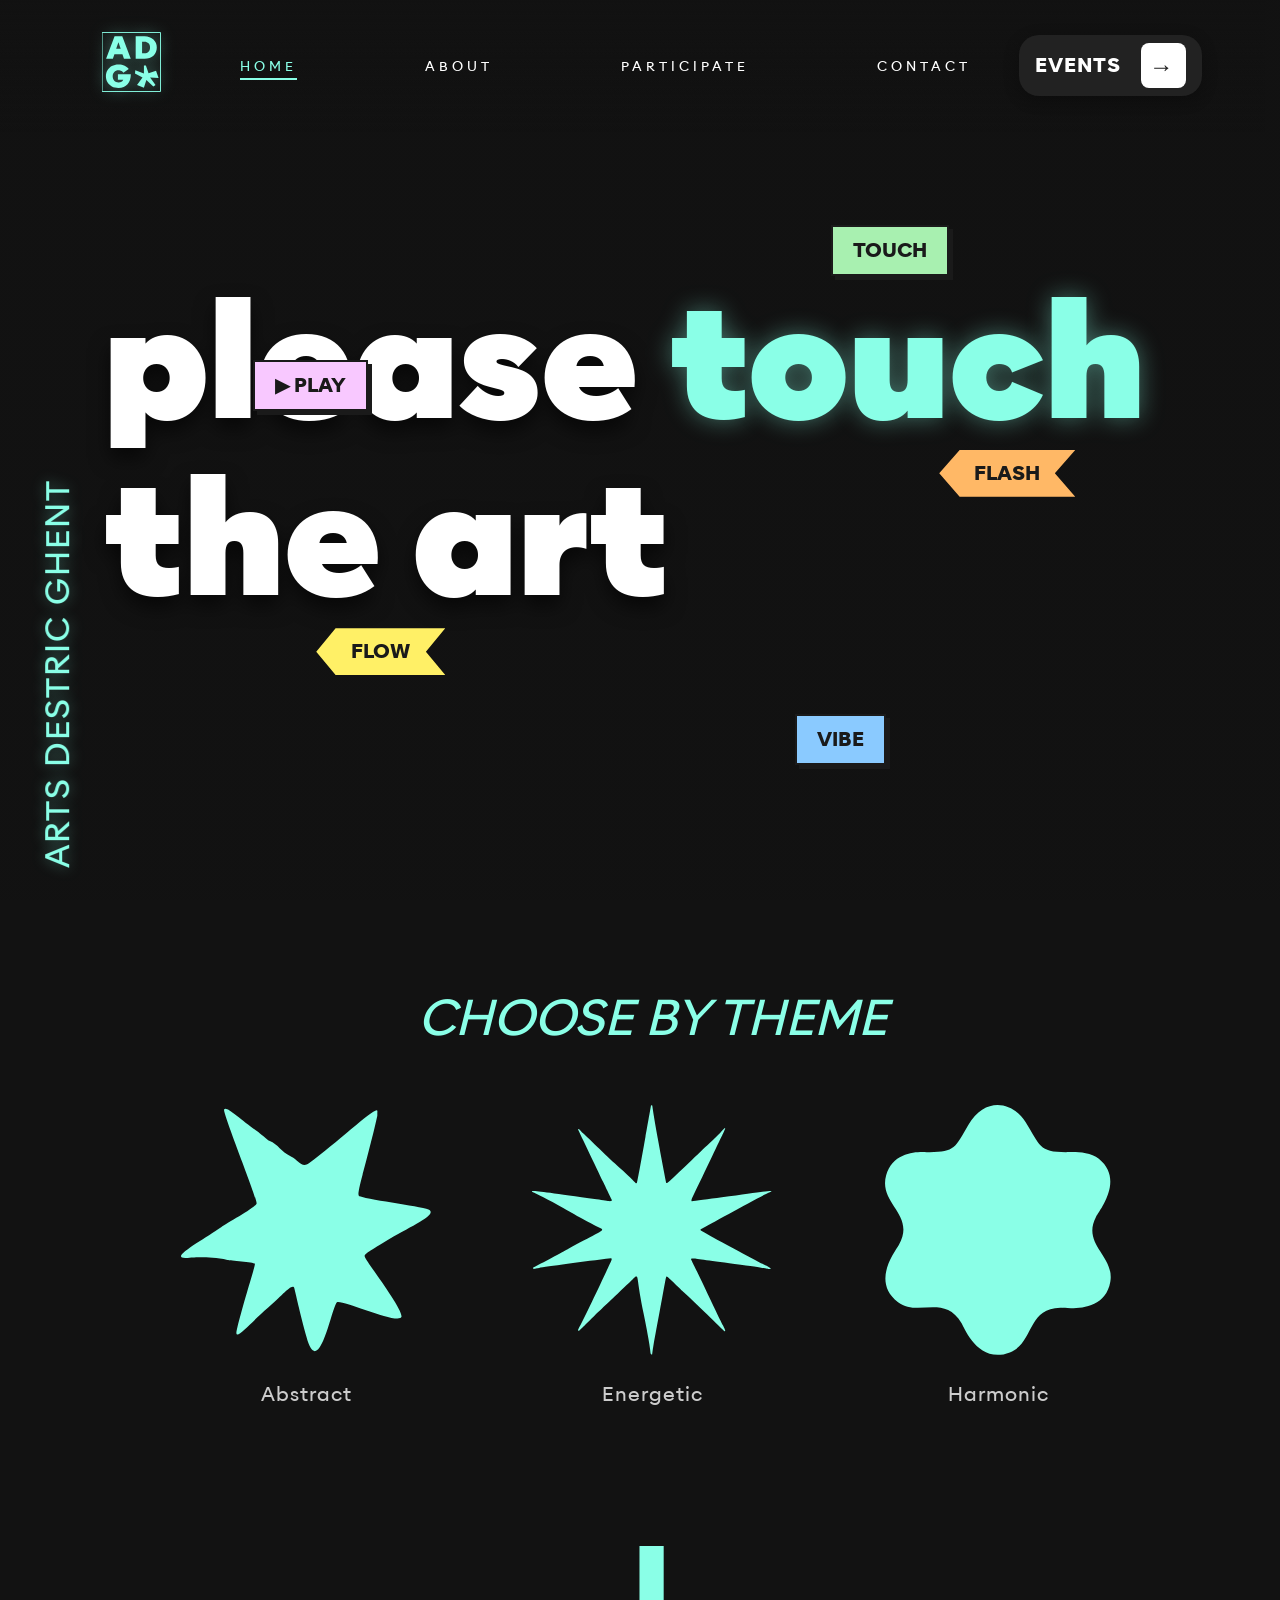
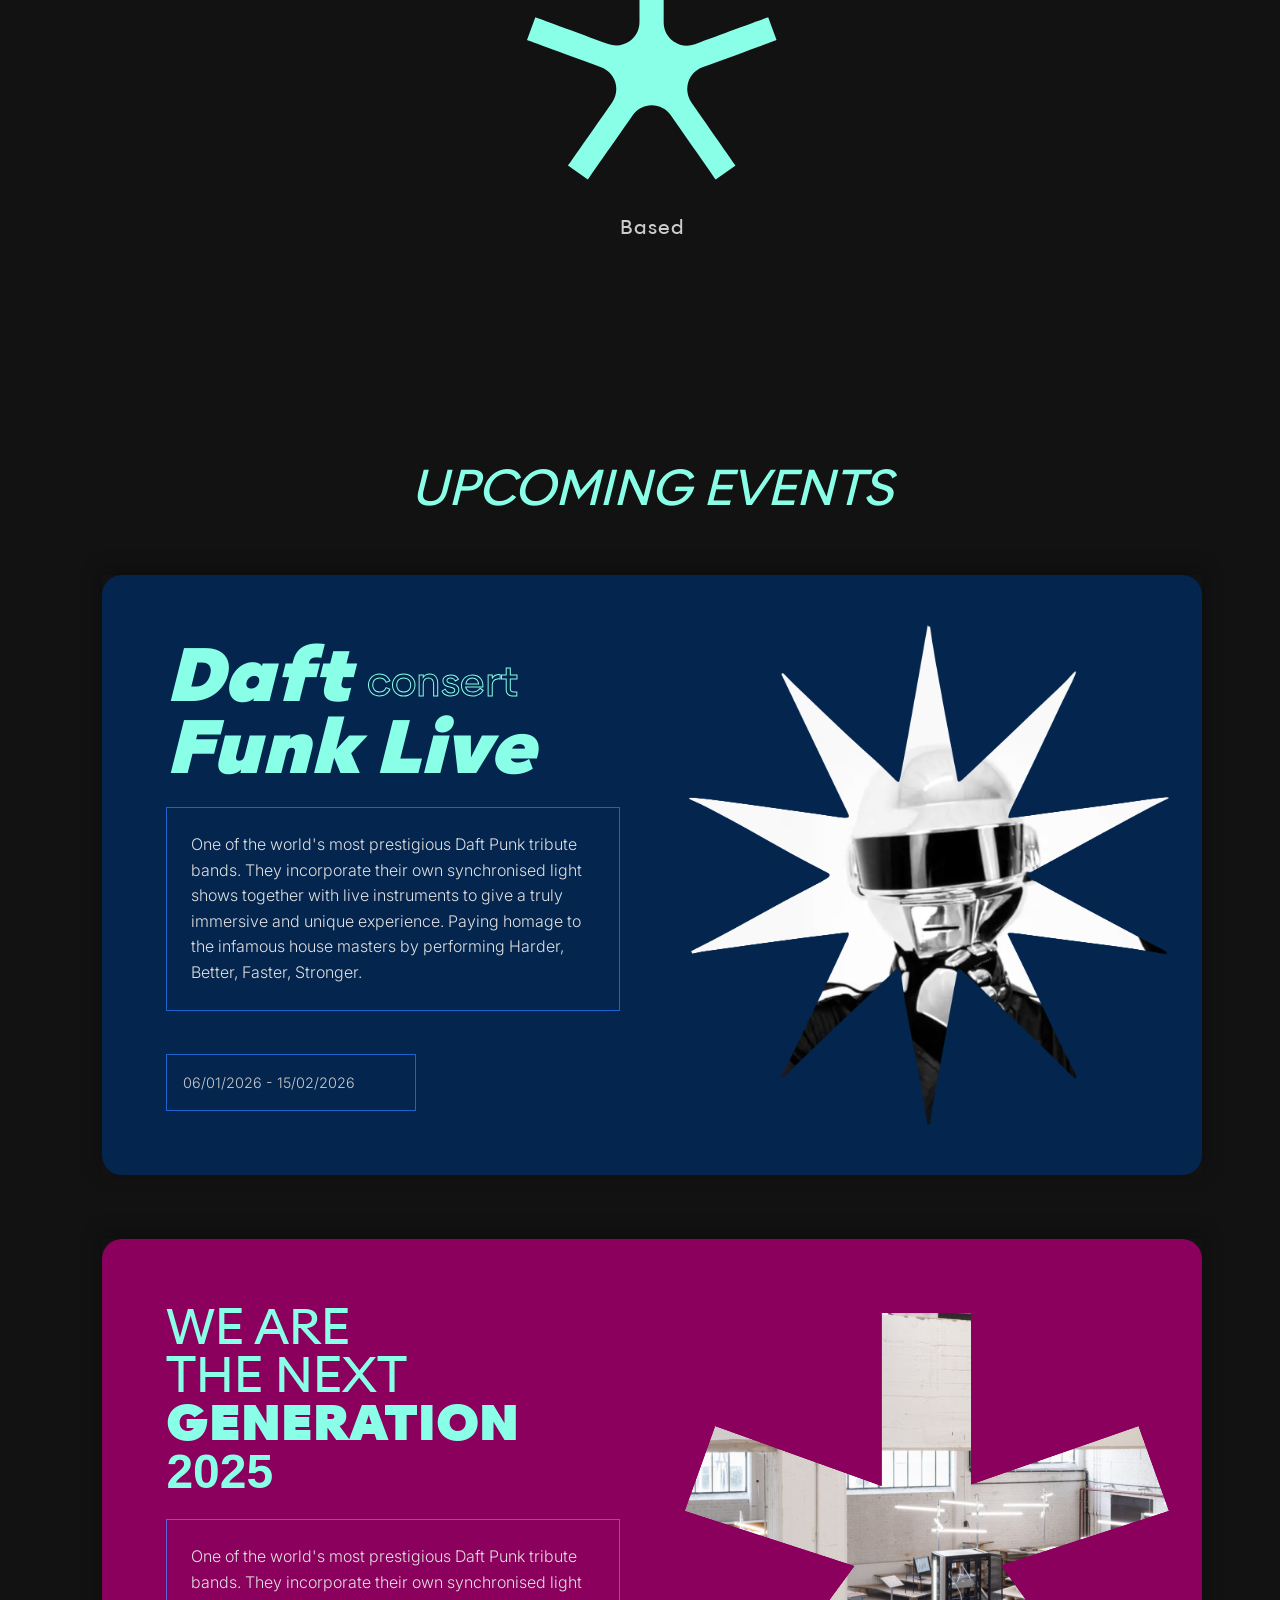
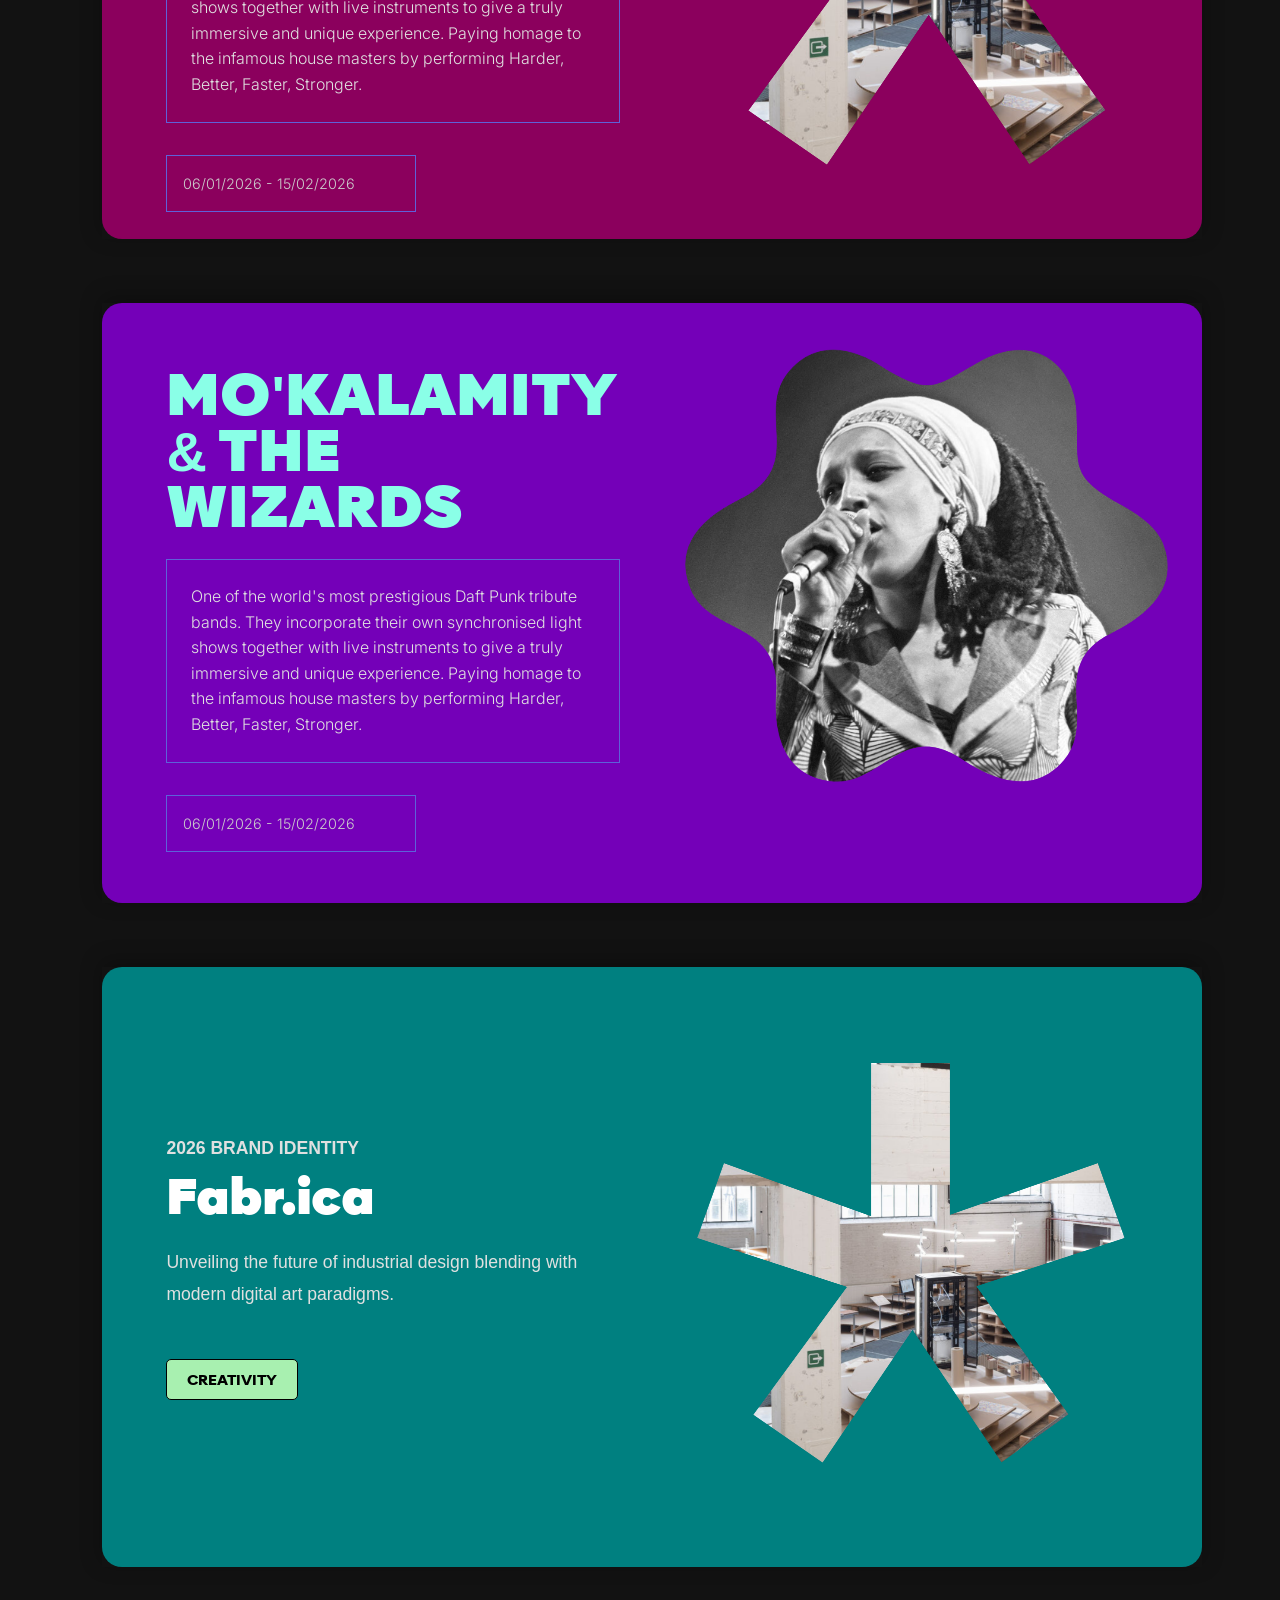
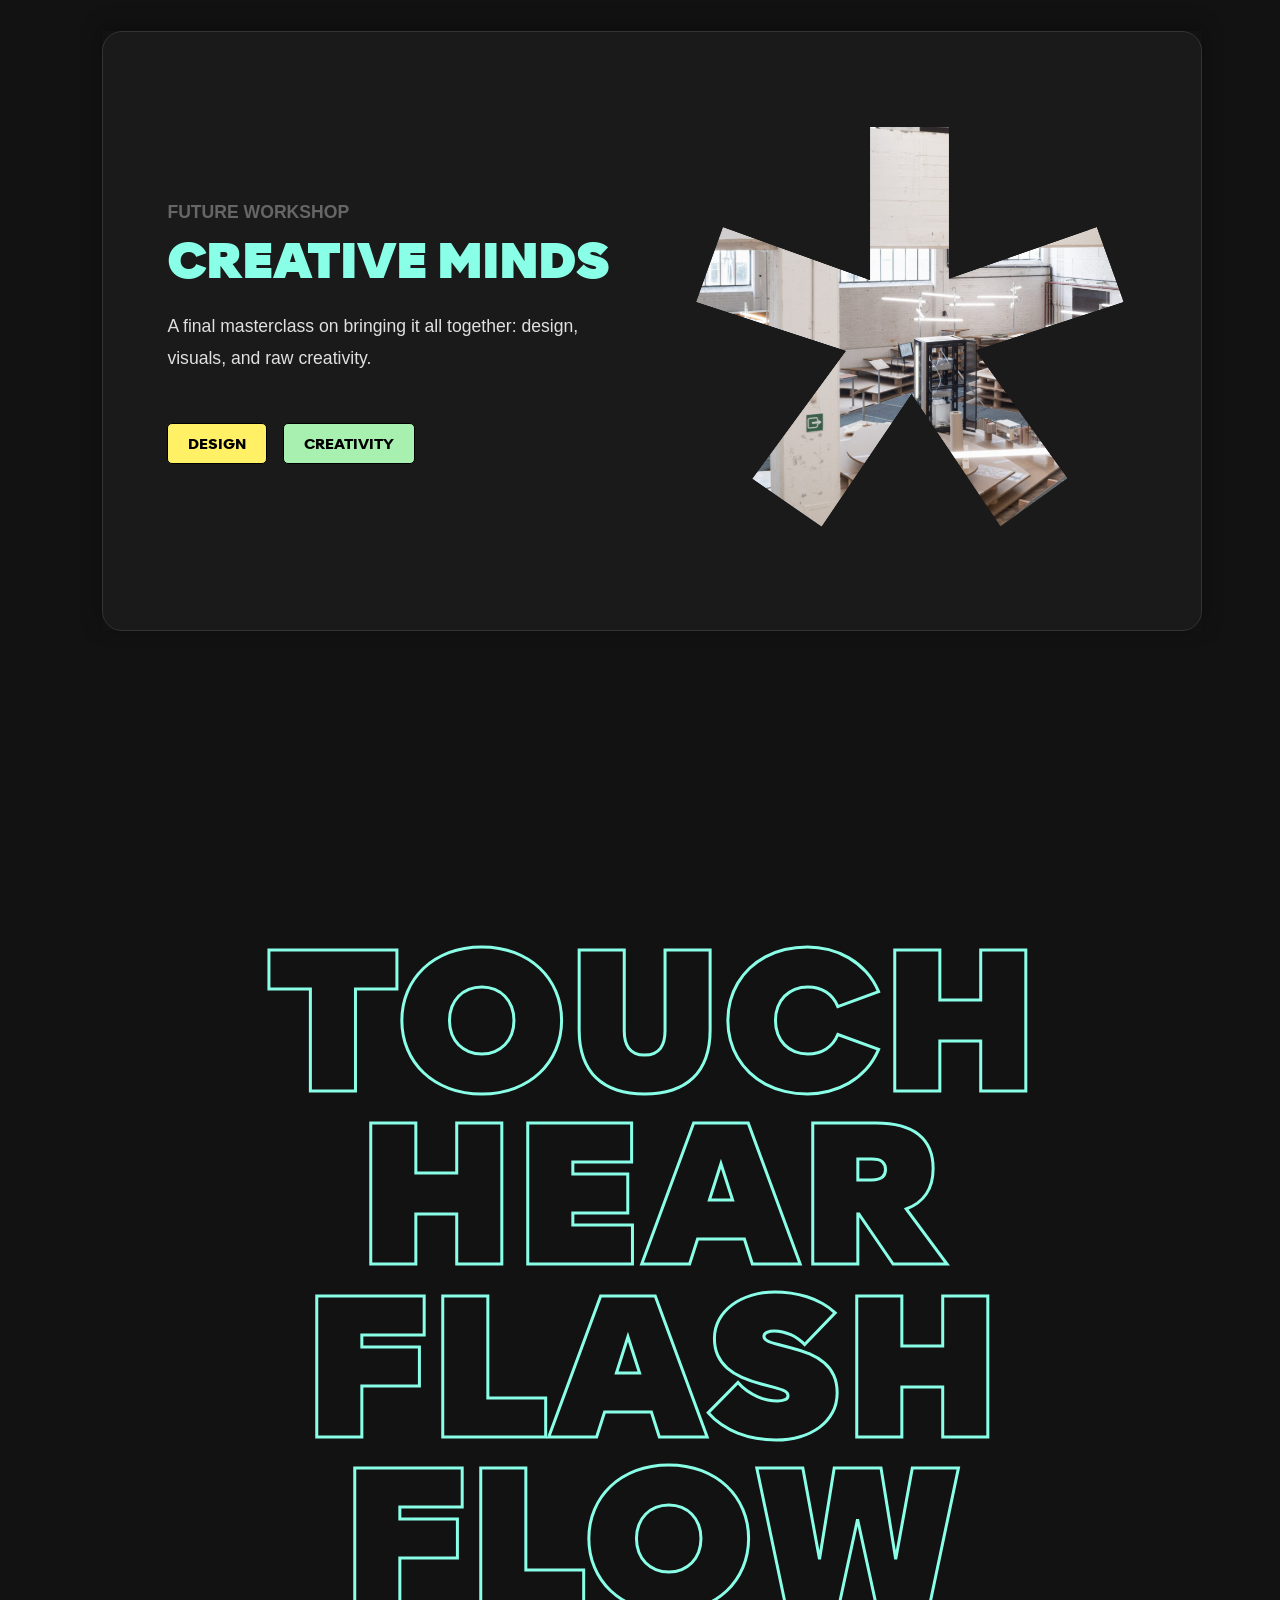
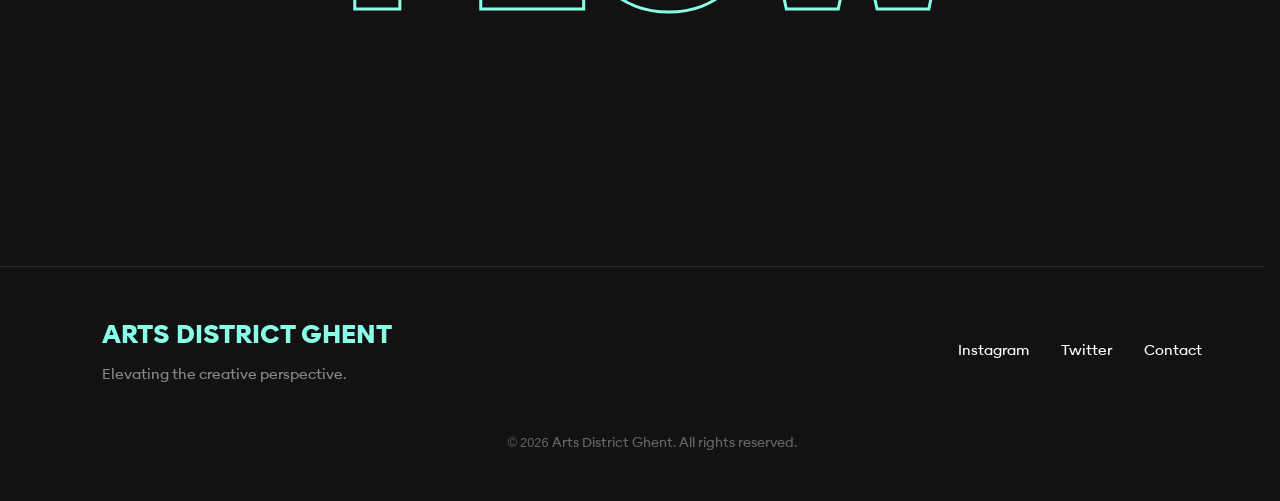
==== index.html @ 5f637ae7 "Initial commit: Arts District Ghent website" ====
<!DOCTYPE html>
<html lang="en">

<head>
    <meta charset="UTF-8">
    <meta name="viewport" content="width=device-width, initial-scale=1.0">
    <title>Arts Destrict Ghent</title>
    <link rel="icon" type="image/svg+xml" href="assets/asterisc_logo.svg">
    <link rel="stylesheet" href="style.css">
    <link href="https://fonts.googleapis.com/css2?family=Inter:wght@300;400;700;900&display=swap" rel="stylesheet">
</head>

<body>
    <div style="position: fixed; left: 2rem; bottom: 2rem; writing-mode: vertical-rl; transform: rotate(180deg); color: var(--primary-green); font-size: 2.5vw; font-weight: 300; text-transform: uppercase; z-index: 50; letter-spacing: 2px; text-shadow: 0 0 15px rgba(138, 255, 231, 0.4);">
        Arts Destric Ghent
    </div>
    <header>
        <div class="logo">
            <a href="index.html">
                <img src="assets/logo_menu.svg" alt="Arts Destrict Ghent Logo">
            </a>
        </div>
        <nav id="main-nav" style="display: flex; align-items: center; gap: 3rem;">
            <ul>
                <li><a href="index.html" class="active">Home</a></li>
                <li><a href="about.html">About</a></li>
                <li><a href="participate.html">Participate</a></li>
                <li><a href="contact.html">Contact</a></li>
            </ul>
            <a href="events.html" class="ticket-btn" style="margin-top: 0;">
                <span class="btn-text">EVENTS</span>
                <span class="btn-arrow"><span
                        style="display: inline-block; transition: transform 0.3s ease;">&#8594;</span></span>
            </a>
        </nav>
        <!-- Mobile burger button -->
        <button class="burger-btn" id="burger-btn" aria-label="Menu">
            <img src="assets/asterisc_logo.svg" alt="Menu">
        </button>
    </header>

    <!-- Mobile fullscreen menu overlay -->
    <div class="mobile-menu" id="mobile-menu">
        <button class="mobile-menu-close" id="mobile-menu-close">✕</button>
        <nav class="mobile-menu-nav">
            <a href="index.html">Home</a>
            <a href="about.html">About</a>
            <a href="participate.html">Participate</a>
            <a href="contact.html">Contact</a>
            <a href="events.html" class="mobile-menu-events">Events →</a>
        </nav>
    </div>

    <section class="hero" style="height: 100dvh;">
        <div class="hero-shapes">
            <div class="shape shape-pink" style="--rot: -10deg;">&#9654; PLAY</div>
            <div class="shape shape-green" style="--rot: 15deg;">TOUCH</div>
            <div class="shape shape-yellow shape-ribbon" style="--rot: -5deg;">FLOW</div>
            <div class="shape shape-blue" style="--rot: 20deg;">VIBE</div>
            <div class="shape shape-orange shape-ribbon" style="--rot: -15deg;">FLASH</div>
        </div>


        <div class="hero-content"
            style="position: relative; z-index: 2; width: 100%; box-sizing: border-box; text-align: left; animation: fadeIn 1.5s ease forwards; padding: 0 8vw;">
            <h1 style="font-size: 12vw; line-height: 1; margin-bottom: 0; font-weight: 900; text-transform: lowercase; color: #fff; letter-spacing: -3px; white-space: nowrap; display: flex; flex-direction: column; gap: 0.15em;">
                <div style="display: flex; align-items: center;">
                    please&nbsp;<span id="changing-word1" style="color: var(--primary-green); display: inline-block; transition: all 0.4s cubic-bezier(0.4, 0, 0.2, 1); text-shadow: 0 0 25px rgba(138, 255, 231, 0.4);">touch</span>
                </div>
                <div style="display: flex; align-items: center;">
                    <div id="word2-container" style="width: 0px; overflow: visible; transition: width 0.4s cubic-bezier(0.4, 0, 0.2, 1); display: flex; align-items: center;">
                        <span id="changing-word2" style="color: var(--primary-green); padding-right: 0.2em; display: inline-block; transition: all 0.4s cubic-bezier(0.4, 0, 0.2, 1); text-shadow: 0 0 25px rgba(138, 255, 231, 0.4); opacity: 0; transform: translateY(-20px);"></span>
                    </div>
                    <span style="color: #fff;">the art</span>
                </div>
            </h1>
        </div>
    </section>

    <section id="events" class="page-content" style="padding-top: 5rem; padding-bottom: 5rem; text-align: center;">
        <h2
            style="font-size: 3rem; color: var(--primary-green); margin-bottom: 3rem; text-transform: uppercase; font-weight: 400; font-style: italic;">
            Choose by Theme</h2>
        <div style="display: flex; justify-content: center; gap: 6rem; flex-wrap: wrap;">
            <div class="theme-card">
                <img src="assets/asterisk_1.svg" class="theme-icon icon-1" alt="Abstract">
                <p class="theme-title">Abstract</p>
            </div>
            <div class="theme-card">
                <img src="assets/asterisc_2.svg" class="theme-icon icon-2" alt="Energetic">
                <p class="theme-title">Energetic</p>
            </div>
            <div class="theme-card">
                <img src="assets/asterisc_3.svg" class="theme-icon icon-3" alt="Harmonic">
                <p class="theme-title">Harmonic</p>
            </div>
            <div class="theme-card">
                <img src="assets/asterisc_4.svg" class="theme-icon icon-4" alt="Based">
                <p class="theme-title">Based</p>
            </div>
        </div>
    </section>

    <section id="upcoming-events" class="page-content" style="padding-top: 0;">
        <h2 style="font-size: 3rem; color: var(--primary-green); margin-top: 6rem; margin-bottom: 3rem; text-transform: uppercase; font-weight: 400; font-style: italic; text-align: center;">Upcoming Events</h2>
        <div class="sticky-card" style="position: sticky; top: 15vh; margin-bottom: 4rem;">
            <div class="event-row"
                style="display: flex; gap: 4rem; align-items: stretch; justify-content: space-between; max-width: 1200px; height: 600px; margin-left: auto; margin-right: auto; background: #03254e; color: #ffffff; padding: 4rem; border-radius: 20px;">
            <!-- Left Side -->
            <div class="event-info"
                style="flex: 1; max-width: 500px; display: flex; flex-direction: column; justify-content: space-between;">
                <div>
                    <h3 style="font-size: 4.5rem; font-weight: 900; line-height: 1; color: var(--primary-green); margin-bottom: 1.5rem; font-style: italic;">
                        Daft <span style="font-size: 2.5rem; font-weight: 400; color: transparent; -webkit-text-stroke: 1px var(--primary-green); font-style: normal; vertical-align: middle;">consert</span><br>Funk Live
                    </h3>
                    <div style="border: 1px solid #1e62d0; padding: 1.5rem; margin-bottom: 2rem;">
                        <p style="font-size: 1rem; line-height: 1.6; color: #e0e0e0; margin: 0; font-weight: 300; font-family: 'Inter', sans-serif;">
                            One of the world's most prestigious Daft Punk tribute bands. They incorporate their own synchronised light shows together with live instruments to give a truly immersive and unique experience. Paying homage to the infamous house masters by performing Harder, Better, Faster, Stronger.
                        </p>
                    </div>
                </div>
                <div style="border: 1px solid #1e62d0; padding: 1rem; width: 100%; max-width: 250px;">
                    <p style="font-size: 0.9rem; margin: 0; font-weight: 300; font-family: 'Inter', sans-serif;">06/01/2026 - 15/02/2026</p>
                </div>
            </div>

            <!-- Right Side -->
            <div class="event-visual" style="flex: 1; position: relative;">
                <img src="assets/daf_asterisk.svg" style="position: absolute; right: -2rem; top: 50%; transform: translateY(-50%); max-height: 500px; width: auto; object-fit: contain;">
            </div>
            </div>
        </div>

        <!-- Card 2 -->
        <div class="sticky-card" style="position: sticky; top: 15vh; margin-bottom: 4rem;">
            <div class="event-row"
                style="display: flex; gap: 4rem; align-items: stretch; justify-content: space-between; max-width: 1200px; height: 600px; margin-left: auto; margin-right: auto; background: #8B005D; color: #ffffff; padding: 4rem; border-radius: 20px;">
            <div class="event-info"
                style="flex: 1; max-width: 500px; display: flex; flex-direction: column; justify-content: space-between;">
                <div>
                    <h3 style="font-size: 3rem; line-height: 1; color: var(--primary-green); margin-bottom: 1.5rem; text-transform: uppercase;">
                        <span style="font-weight: 300;">WE ARE</span><br><span style="font-weight: 300;">THE NEXT</span><br><span style="font-weight: 900;">GENERATION 2025</span>
                    </h3>
                    <div style="border: 1px solid #5e61d9; padding: 1.5rem; margin-bottom: 2rem;">
                        <p style="font-size: 1rem; line-height: 1.6; color: #e0e0e0; margin: 0; font-weight: 300; font-family: 'Inter', sans-serif;">
                            One of the world's most prestigious Daft Punk tribute bands. They incorporate their own synchronised light shows together with live instruments to give a truly immersive and unique experience. Paying homage to the infamous house masters by performing Harder, Better, Faster, Stronger.
                        </p>
                    </div>
                </div>
                <div style="border: 1px solid #5e61d9; padding: 1rem; width: 100%; max-width: 250px;">
                    <p style="font-size: 0.9rem; margin: 0; font-weight: 300; font-family: 'Inter', sans-serif;">06/01/2026 - 15/02/2026</p>
                </div>
            </div>

            <div class="event-visual" style="flex: 1; position: relative;">
                <img src="assets/event_image_1.svg" style="position: absolute; right: -2rem; top: 50%; transform: translateY(-50%); max-height: 500px; width: auto; object-fit: contain;">
            </div>
            </div>
        </div>

        <!-- Card 3 -->
        <div class="sticky-card" style="position: sticky; top: 15vh; margin-bottom: 4rem;">
            <div class="event-row"
                style="display: flex; gap: 4rem; align-items: stretch; justify-content: space-between; max-width: 1200px; height: 600px; margin-left: auto; margin-right: auto; background: #7400B8; color: #ffffff; padding: 4rem; border-radius: 20px;">
            <div class="event-info"
                style="flex: 1; max-width: 500px; display: flex; flex-direction: column; justify-content: space-between;">
                <div>
                    <h3 style="font-size: 3.5rem; font-weight: 900; line-height: 1; color: var(--primary-green); margin-bottom: 1.5rem; text-transform: uppercase;">
                        MO'KALAMITY<br>&amp; THE WIZARDS
                    </h3>
                    <div style="border: 1px solid #5e61d9; padding: 1.5rem; margin-bottom: 2rem;">
                        <p style="font-size: 1rem; line-height: 1.6; color: #e0e0e0; margin: 0; font-weight: 300; font-family: 'Inter', sans-serif;">
                            One of the world's most prestigious Daft Punk tribute bands. They incorporate their own synchronised light shows together with live instruments to give a truly immersive and unique experience. Paying homage to the infamous house masters by performing Harder, Better, Faster, Stronger.
                        </p>
                    </div>
                </div>
                <div style="border: 1px solid #5e61d9; padding: 1rem; width: 100%; max-width: 250px;">
                    <p style="font-size: 0.9rem; margin: 0; font-weight: 300; font-family: 'Inter', sans-serif;">06/01/2026 - 15/02/2026</p>
                </div>
            </div>

            <div class="event-visual" style="flex: 1; position: relative;">
                <img src="assets/jazze_asterisc.svg" style="position: absolute; right: -4rem; top: 50%; transform: translateY(-50%); max-height: 580px; width: auto; object-fit: contain;">
            </div>
            </div>
        </div>

        <!-- Card 4 -->
        <div class="sticky-card" style="position: sticky; top: 15vh; margin-bottom: 4rem;">
        <div class="event-row"
            style="display: flex; gap: 4rem; align-items: stretch; justify-content: space-between; max-width: 1200px; height: 600px; margin-left: auto; margin-right: auto; background: #008080; color: #ffffff; padding: 4rem; border-radius: 20px;">
            <div class="event-info" style="flex: 1; max-width: 500px; display: flex; flex-direction: column; justify-content: center;">
                <p style="color: #e0e0e0; margin-bottom: 0.5rem; font-size: 1.1rem; font-family: sans-serif; font-weight: bold;">2026 BRAND IDENTITY</p>
                <h3 style="font-size: 3rem; font-weight: 900; text-transform: none; margin-bottom: 1.5rem; line-height: 1.1; letter-spacing: -1px; color: #ffffff;">
                    Fabr.ica</h3>
                <p style="color: #e0e0e0; margin-bottom: 3rem; font-size: 1.1rem; line-height: 1.8; font-family: sans-serif;">
                    Unveiling the future of industrial design blending with modern digital art paradigms.
                </p>
                <div style="display: flex; gap: 1rem; flex-wrap: wrap;">
                    <span style="background: #a8f0b0; color: #000000; padding: 8px 20px; border-radius: 5px; font-weight: 700; border: 1px solid #000000; font-size: 0.9rem;">CREATIVITY</span>
                </div>
            </div>
            <div class="event-visual" style="flex: 1; display: flex; flex-direction: column; justify-content: center; gap: 1.5rem;">
                <div style="width: 100%; text-align: center;">
                    <img src="assets/event_image_1.svg" style="max-width: 100%; max-height: 400px; display: inline-block;">
                </div>
            </div>
        </div>
        </div>

        <!-- Card 5 -->
        <div class="sticky-card" style="position: sticky; top: 15vh; margin-bottom: 4rem;">
        <div class="event-row"
            style="display: flex; gap: 4rem; align-items: stretch; justify-content: space-between; max-width: 1200px; height: 600px; margin-left: auto; margin-right: auto; background: #1a1a1a; color: #ffffff; padding: 4rem; border-radius: 20px; border: 1px solid #333;">
            <div class="event-info" style="flex: 1; max-width: 500px; display: flex; flex-direction: column; justify-content: center;">
                <p style="color: #666; margin-bottom: 0.5rem; font-size: 1.1rem; font-family: sans-serif; font-weight: bold;">FUTURE WORKSHOP</p>
                <h3 style="font-size: 3rem; font-weight: 900; text-transform: uppercase; margin-bottom: 1.5rem; line-height: 1.1; letter-spacing: -1px; color: var(--primary-green);">
                    CREATIVE MINDS</h3>
                <p style="color: #e0e0e0; margin-bottom: 3rem; font-size: 1.1rem; line-height: 1.8; font-family: sans-serif;">
                    A final masterclass on bringing it all together: design, visuals, and raw creativity.
                </p>
                <div style="display: flex; gap: 1rem; flex-wrap: wrap;">
                    <span style="background: #fff066; color: #000000; padding: 8px 20px; border-radius: 5px; font-weight: 700; border: 1px solid #000000; font-size: 0.9rem;">DESIGN</span>
                    <span style="background: #a8f0b0; color: #000000; padding: 8px 20px; border-radius: 5px; font-weight: 700; border: 1px solid #000000; font-size: 0.9rem;">CREATIVITY</span>
                </div>
            </div>
            <div class="event-visual" style="flex: 1; display: flex; flex-direction: column; justify-content: center; gap: 1.5rem;">
                <div style="width: 100%; text-align: center;">
                    <img src="assets/event_image_1.svg" style="max-width: 100%; max-height: 400px; display: inline-block;">
                </div>
            </div>
        </div>
        </div>
    </section>

    <section id="footer-text" class="outline-text-section">
        <h1 class="outline-text" style="--delay: 0s;">TOUCH</h1>
        <h1 class="outline-text" style="--delay: 0.4s;">HEAR</h1>
        <h1 class="outline-text" style="--delay: 0.8s;">FLASH</h1>
        <h1 class="outline-text" style="--delay: 1.2s;">FLOW</h1>
    </section>

    <footer style="padding: 3rem 5% 3rem 8vw; text-align: center; border-top: 1px solid rgba(255,255,255,0.1); margin-top: 5rem;">
        <div style="display: flex; justify-content: space-between; align-items: center; max-width: 1200px; margin: 0 auto; flex-wrap: wrap; gap: 2rem;">
            <div style="text-align: left;">
                <h4 style="font-size: 1.5rem; font-weight: 700; color: var(--primary-green); margin-bottom: 0.5rem;">ARTS DISTRICT GHENT</h4>
                <p style="color: #888; font-size: 0.9rem;">Elevating the creative perspective.</p>
            </div>
            <div style="display: flex; gap: 2rem;">
                <a href="#" style="color: #fff; text-decoration: none; font-size: 0.9rem;">Instagram</a>
                <a href="#" style="color: #fff; text-decoration: none; font-size: 0.9rem;">Twitter</a>
                <a href="#" style="color: #fff; text-decoration: none; font-size: 0.9rem;">Contact</a>
            </div>
        </div>
        <p style="font-size: 0.8rem; color: #666; margin-top: 3rem;">&copy; 2026 Arts District Ghent. All rights reserved.</p>
    </footer>

    <script>
        document.addEventListener('DOMContentLoaded', () => {
            const words = [
                { w1: 'touch', w2: '' },
                { w1: 'flow', w2: 'with' },
                { w1: 'flash', w2: '' },
                { w1: 'play', w2: 'with' }
            ];
            let wordIndex = 0;
            const word1El = document.getElementById('changing-word1');
            const word2El = document.getElementById('changing-word2');

            setInterval(() => {
                word1El.style.transform = 'translateY(-20px)';
                word1El.style.opacity = '0';
                word2El.style.transform = 'translateY(-20px)';
                word2El.style.opacity = '0';
                
                setTimeout(() => {
                    wordIndex = (wordIndex + 1) % words.length;
                    word1El.innerHTML = words[wordIndex].w1;
                    word2El.innerHTML = words[wordIndex].w2;
                    
                    word1El.style.transition = 'none';
                    word2El.style.transition = 'none';
                    word1El.style.transform = 'translateY(20px)';
                    word2El.style.transform = 'translateY(20px)';
                    
                    const targetWidth = words[wordIndex].w2 === '' ? 0 : word2El.scrollWidth;
                    document.getElementById('word2-container').style.width = targetWidth + 'px';
                    
                    void word1El.offsetWidth;
                    
                    word1El.style.transition = 'all 0.4s cubic-bezier(0.4, 0, 0.2, 1)';
                    word2El.style.transition = 'all 0.4s cubic-bezier(0.4, 0, 0.2, 1)';
                    word1El.style.transform = 'translateY(0)';
                    word1El.style.opacity = '1';
                    word2El.style.transform = 'translateY(0)';
                    
                    // Only show opacity 1 if there's text, otherwise keep it hidden so it doesn't show shadow/etc.
                    word2El.style.opacity = words[wordIndex].w2 === '' ? '0' : '1';
                }, 400);
            }, 3000);
        });
    </script>

    <script>
        // Burger menu toggle
        const burgerBtn = document.getElementById('burger-btn');
        const mobileMenu = document.getElementById('mobile-menu');
        const closeBtn = document.getElementById('mobile-menu-close');

        burgerBtn.addEventListener('click', () => {
            mobileMenu.classList.add('open');
            document.body.style.overflow = 'hidden';
        });
        closeBtn.addEventListener('click', () => {
            mobileMenu.classList.remove('open');
            document.body.style.overflow = '';
        });
    </script>
</body>

</html>
---- style.css ----
@font-face {
  font-family: 'CircleTrial';
  src: url('assets/font/CircleTrial-Regular.ttf') format('truetype');
  font-weight: 400;
  font-style: normal;
}

@font-face {
  font-family: 'CircleTrial';
  src: url('assets/font/CircleTrial-Bold.ttf') format('truetype');
  font-weight: 700;
  font-style: normal;
}

@font-face {
  font-family: 'CircleTrial';
  src: url('assets/font/CircleTrial-Black.ttf') format('truetype');
  font-weight: 900;
  font-style: normal;
}

:root {
  --primary-green: #8AFFE7;
  --bg-dark: #121212;
  --text-white: #ffffff;
}

* {
  margin: 0;
  padding: 0;
  box-sizing: border-box;
}

html {
  scrollbar-gutter: stable;
}

body {
  font-family: 'CircleTrial', sans-serif;
  background-color: var(--bg-dark);
  color: var(--text-white);
  line-height: 1.6;
  margin: 0;
  padding: 0;
  overflow-x: hidden;
}

body::before {
  content: "";
  position: fixed;
  top: 0;
  left: 0;
  width: 100%;
  height: 100%;
  background-image: linear-gradient(rgba(18, 18, 18, 0.7), rgba(18, 18, 18, 0.7)), url('assets/1.jpg');
  background-size: cover;
  background-position: center;
  z-index: -1;
}

/* Header / Menu */
header {
  display: flex;
  justify-content: space-between;
  align-items: center;
  padding: 2rem 5% 2rem 8vw;
  position: absolute;
  top: 0;
  left: 0;
  width: 100%;
  z-index: 100;
  background: linear-gradient(to bottom, rgba(18, 18, 18, 0.8), transparent);
}

header .ticket-btn {
  padding: 0.5rem 1rem;
  font-size: 0.8rem;
}

header .ticket-btn .btn-arrow {
  padding: 0.5rem;
}

.logo img {
  height: 60px;
  filter: drop-shadow(0 0 8px rgba(138, 255, 231, 0.4));
  transition: transform 0.3s ease;
}

.logo img:hover {
  transform: scale(1.05);
}

nav ul {
  display: flex;
  list-style: none;
  gap: 8rem;
}

nav a {
  color: var(--text-white);
  text-decoration: none;
  font-size: 0.8rem;
  font-weight: 300;
  text-transform: uppercase;
  letter-spacing: 4px;
  transition: all 0.3s ease;
  position: relative;
}

nav a::after {
  content: '';
  position: absolute;
  width: 0;
  height: 2px;
  bottom: -5px;
  left: 0;
  background-color: var(--primary-green);
  transition: width 0.3s ease;
}

nav a:hover, nav a.active {
  color: var(--primary-green);
}

nav a:hover::after, nav a.active::after {
  width: 100%;
}

nav a.ticket-btn::after {
  display: none;
}

/* Hero Section */
.hero {
  position: relative;
  height: 100svh;
  min-height: 600px;
  width: 100%;
  display: flex;
  align-items: center;
  justify-content: flex-start;
  text-align: left;
  overflow: hidden;
}

.hero::after {
  display: none;
}

.hero-content {
  position: relative;
  z-index: 2;
  animation: fadeIn 1.5s ease forwards;
  width: 100%;
}

.hero h1 {
  font-size: 8vw;
  font-weight: 900;
  text-transform: uppercase;
  color: var(--text-white);
  letter-spacing: 4px;
  line-height: 1.1;
  text-shadow: 0 10px 20px rgba(0,0,0,0.6);
}

.hero h1 span {
  color: var(--primary-green);
}

/* Page Content (For internal pages) */
.page-content {
  padding: 5rem 5% 5rem 8vw;
  background: transparent;
}

.page-content h1 {
  font-size: 4rem;
  color: var(--primary-green);
  margin-bottom: 2rem;
  text-transform: uppercase;
  font-weight: 900;
}

.page-content p {
  font-size: 1.2rem;
  max-width: 800px;
  margin-bottom: 2rem;
  color: #ccc;
}

/* Animations */
@keyframes fadeIn {
  from {
    opacity: 0;
    transform: translateY(20px);
  }
  to {
    opacity: 1;
    transform: translateY(0);
  }
}

/* Ticket Button */
.ticket-btn {
  display: inline-flex;
  align-items: center;
  background-color: #222222;
  border-radius: 20px;
  padding: 6px 6px 6px 20px;
  text-decoration: none;
  margin-top: 2rem;
  transition: transform 0.3s ease;
  box-shadow: 0 4px 15px rgba(0,0,0,0.3);
}

.sticky-card {
  position: -webkit-sticky;
  position: sticky;
  top: 15vh;
  box-shadow: 0 -5px 20px rgba(0,0,0,0.3);
}

.ticket-btn:hover {
  transform: translateY(-5px);
}

.ticket-btn .btn-text {
  color: #ffffff;
  font-size: 1.2rem;
  font-weight: 700;
  margin-right: 20px;
  letter-spacing: 1px;
}

.ticket-btn .btn-arrow {
  display: flex;
  align-items: center;
  justify-content: center;
  background-color: #ffffff;
  width: 45px;
  height: 45px;
  border-radius: 8px;
  color: #222222;
  font-size: 1.5rem;
  transition: background-color 0.3s ease;
}

.ticket-btn .btn-arrow span {
  display: inline-block;
  transition: transform 0.3s ease;
}

.ticket-btn:hover .btn-arrow span {
  transform: translateX(4px);
}

.ticket-btn:hover .btn-arrow {
  background-color: var(--primary-green);
}

/* Floating Shapes */
.hero-shapes {
  position: absolute;
  top: 0; left: 0; width: 100%; height: 100%;
  pointer-events: none;
  z-index: 3;
}

.shape {
  position: absolute;
  padding: 8px 20px;
  font-weight: 700;
  color: #1a1a1a;
  text-transform: uppercase;
  font-size: 1.2rem;
  animation: floatShape 6s infinite ease-in-out;
  border: 2px solid #1a1a1a;
  box-shadow: 4px 4px 0 #1a1a1a;
}

.shape-pink { background-color: #f8c8ff; top: 40%; left: 20%; animation-delay: 0s; }
.shape-green { background-color: #a8f0b0; top: 25%; right: 25%; animation-delay: 1s; }
.shape-yellow { background-color: #fff066; bottom: 25%; left: 25%; animation-delay: 2s; }
.shape-blue { background-color: #8acaff; bottom: 15%; right: 30%; animation-delay: 0.5s; }
.shape-orange { background-color: #ffb866; top: 50%; right: 15%; animation-delay: 1.5s; }

.shape-ribbon {
  clip-path: polygon(15% 0, 100% 0, 85% 50%, 100% 100%, 15% 100%, 0% 50%);
  padding: 8px 35px;
  border: none;
}

@keyframes floatShape {
  0%, 100% { transform: translateY(0) rotate(var(--rot)); }
  50% { transform: translateY(-15px) rotate(var(--rot)); }
}

/* Themes Section */
.theme-card {
  display: flex;
  flex-direction: column;
  align-items: center;
  cursor: pointer;
  transition: transform 0.3s ease;
}

.theme-card:hover {
  transform: translateY(-10px);
}

.theme-icon {
  width: 250px;
  height: 250px;
  transition: transform 0.6s cubic-bezier(0.4, 0, 0.2, 1);
  margin-bottom: 1.5rem;
}

.theme-card:hover .theme-icon {
  transform: rotate(180deg);
}

.theme-title {
  font-family: 'CircleTrial', sans-serif;
  font-weight: 400; /* Regular font style */
  font-size: 1.5rem;
  color: var(--text-white);
  text-transform: capitalize;
  letter-spacing: 1px;
}

.outline-text-section {
  padding: 10rem 5% 10rem 8vw;
  text-align: center;
  overflow: hidden;
  display: flex;
  flex-direction: column;
  gap: 0;
}

.outline-text {
  font-size: 15vw;
  font-weight: 900;
  text-transform: uppercase;
  color: transparent;
  -webkit-text-stroke: 3px var(--primary-green);
  line-height: 0.9;
  margin: 0;
  animation: floatOutline 4s infinite alternate ease-in-out;
  animation-delay: var(--delay);
}

@keyframes floatOutline {
  0% { transform: translateX(-10px) skewX(-5deg); }
  100% { transform: translateX(10px) skewX(5deg); }
}

@keyframes spin {
  from { transform: rotate(0deg); }
  to { transform: rotate(360deg); }
}

/* ================================
   BURGER BUTTON & MOBILE MENU
================================ */
.burger-btn {
  display: none;
  background: transparent;
  border: none;
  cursor: pointer;
  padding: 4px;
  z-index: 200;
}

.burger-btn img {
  width: 38px;
  height: 38px;
  filter: drop-shadow(0 0 8px rgba(138, 255, 231, 0.5));
  transition: transform 0.4s ease;
}

.burger-btn:hover img {
  transform: rotate(90deg);
}

/* Full-screen mobile overlay */
.mobile-menu {
  position: fixed;
  inset: 0;
  background: rgba(10, 10, 10, 0.97);
  z-index: 999;
  display: flex;
  flex-direction: column;
  align-items: center;
  justify-content: center;
  opacity: 0;
  pointer-events: none;
  transition: opacity 0.35s ease;
}

.mobile-menu.open {
  opacity: 1;
  pointer-events: all;
}

.mobile-menu-close {
  position: absolute;
  top: 2rem;
  right: 2rem;
  background: transparent;
  border: none;
  color: #fff;
  font-size: 2rem;
  cursor: pointer;
  transition: color 0.3s ease;
}
.mobile-menu-close:hover { color: var(--primary-green); }

.mobile-menu-nav {
  display: flex;
  flex-direction: column;
  align-items: center;
  gap: 2.5rem;
}

.mobile-menu-nav a {
  font-size: 2.8rem;
  font-weight: 900;
  text-transform: lowercase;
  color: #fff;
  text-decoration: none;
  letter-spacing: -1px;
  transition: color 0.3s ease;
}

.mobile-menu-nav a:hover { color: var(--primary-green); }

.mobile-menu-events {
  color: var(--primary-green) !important;
  font-size: 2rem !important;
  background: rgba(138, 255, 231, 0.08);
  padding: 0.6rem 2rem;
  border-radius: 40px;
  border: 1px solid var(--primary-green);
}

/* ================================
   MOBILE RESPONSIVE — ≤768px
================================ */
@media (max-width: 768px) {

  /* Header */
  header {
    padding: 1.2rem 5%;
    flex-wrap: nowrap;
  }

  .logo img { height: 40px; }

  /* Hide desktop nav, show burger */
  #main-nav { display: none !important; }
  .burger-btn { display: flex; }

  /* Hero */
  .hero { height: auto; min-height: 100dvh; }

  .hero-content {
    padding: 0 5vw !important;
  }

  .hero-content h1 {
    font-size: 14vw !important;
    letter-spacing: -1px !important;
    white-space: normal !important;
  }

  /* floating shapes — hide on mobile */
  .hero-shapes { display: none; }

  /* Vertical branding text — hide on mobile */
  body > div[style*="writing-mode"] { display: none; }

  /* Theme icons grid */
  .theme-icon { width: 120px; height: 120px; }
  .theme-title { font-size: 0.9rem; }

  /* Sticky event cards — keep sticky but adapt layout */
  .sticky-card {
    position: sticky !important;
    top: 10px;
    margin-bottom: 2rem;
  }

  .event-row {
    flex-direction: column !important;
    height: auto !important;
    gap: 1.5rem !important;
    padding: 2rem !important;
    min-height: 400px;
  }

  .event-info { max-width: 100% !important; }

  .event-visual {
    height: 220px;
    overflow: hidden;
    position: relative !important;
  }

  .event-visual img {
    position: absolute !important;
    right: -1rem !important;
    top: 50% !important;
    transform: translateY(-50%) !important;
    max-height: 240px !important;
    width: auto !important;
  }

  /* Outline text section */
  .outline-text { font-size: 18vw; }
  .outline-text-section { padding: 4rem 5%; }

  /* Page content inner pages */
  .page-content { padding: 7rem 5% 3rem; }
  .page-content h1 { font-size: 2.5rem; }

  /* Two-col flex layouts → single col */
  .page-content[style*="display: flex"],
  section[style*="display: flex"] {
    flex-direction: column !important;
    gap: 3rem !important;
    padding-top: 7rem !important;
  }

  /* Footer */
  footer {
    flex-direction: column !important;
    text-align: center !important;
    padding: 2rem 5% !important;
    gap: 1.5rem !important;
  }

  footer div[style*="gap: 3rem"] {
    gap: 1.5rem !important;
  }

  /* Participate/Contact headings */
  h1[style*="flex-direction: column"] {
    font-size: 3.5rem !important;
  }
}

/* ================================
   TABLET — ≤1100px
================================ */
@media (max-width: 1100px) {

  nav ul { gap: 3rem; }

  .event-row {
    max-width: 95% !important;
    padding: 2.5rem !important;
  }

  .event-visual img {
    max-height: 380px !important;
  }

  .hero-content h1 {
    font-size: 11vw !important;
  }
}
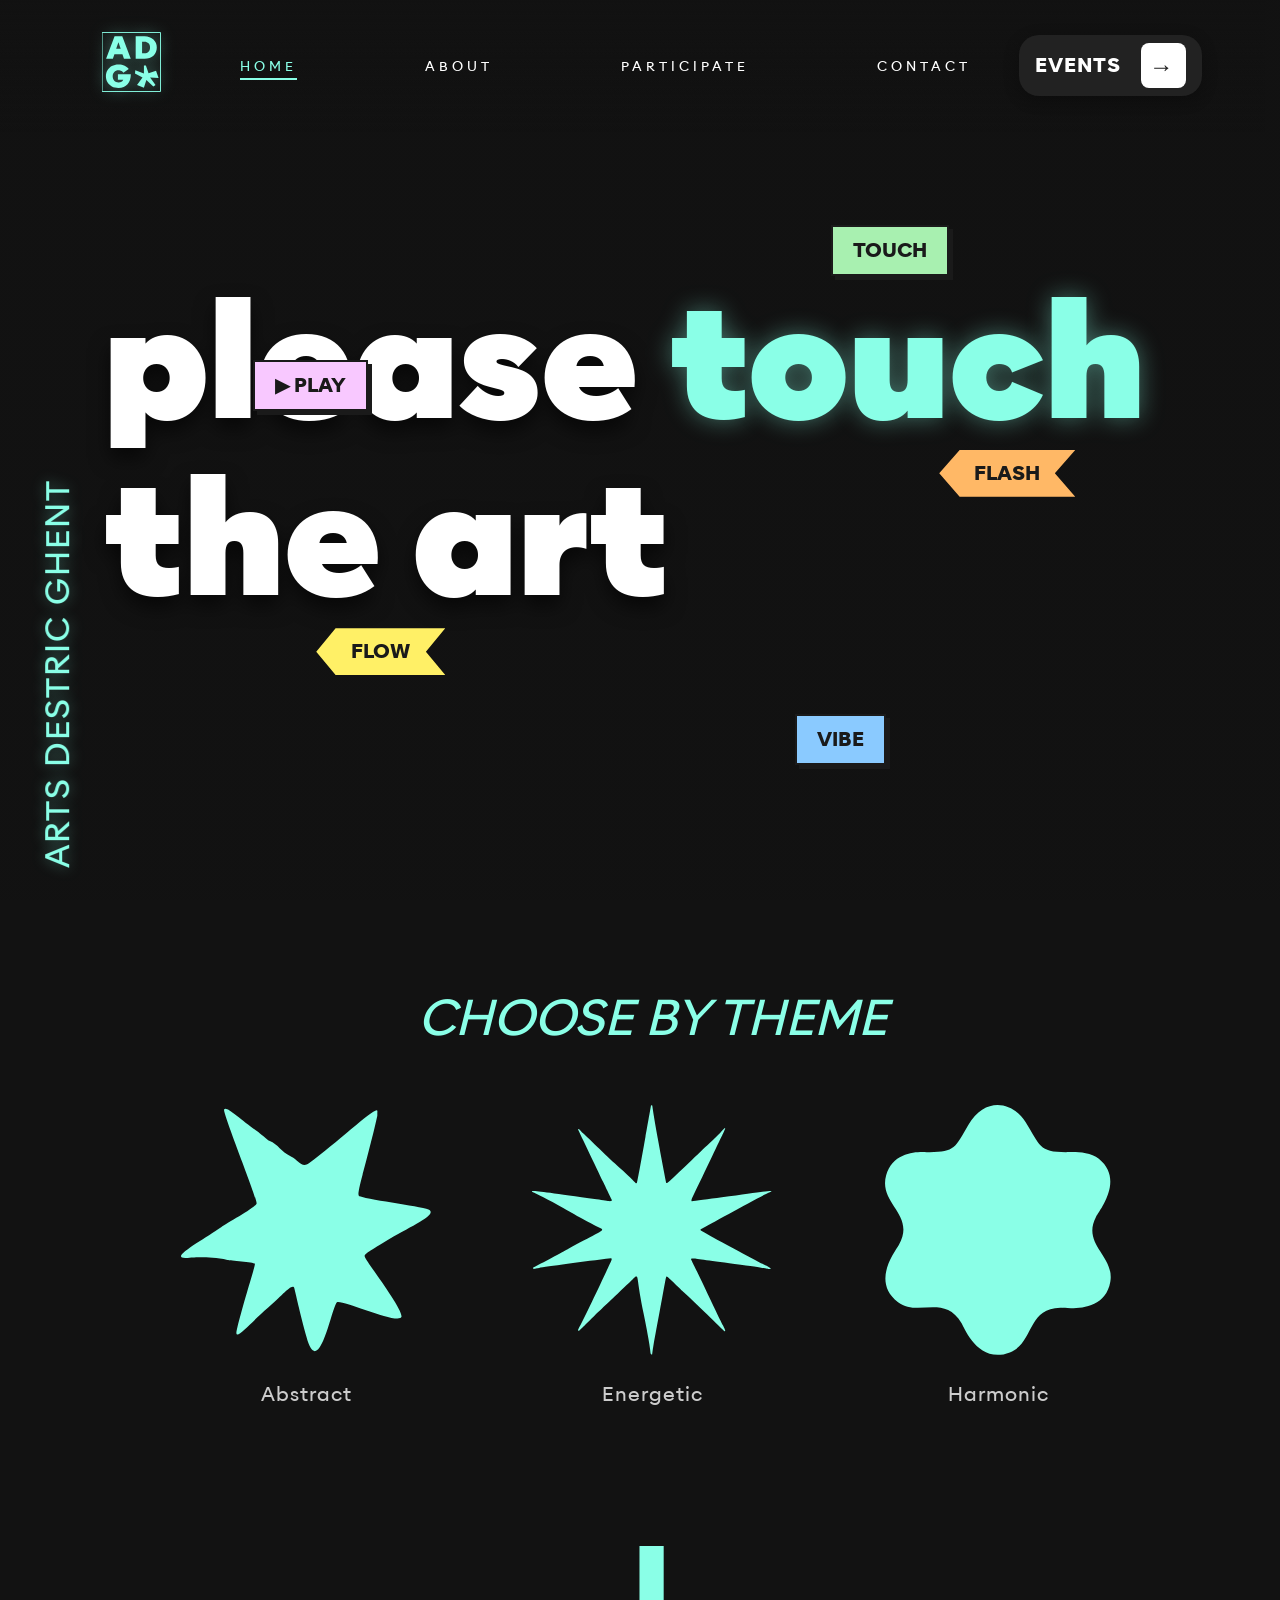
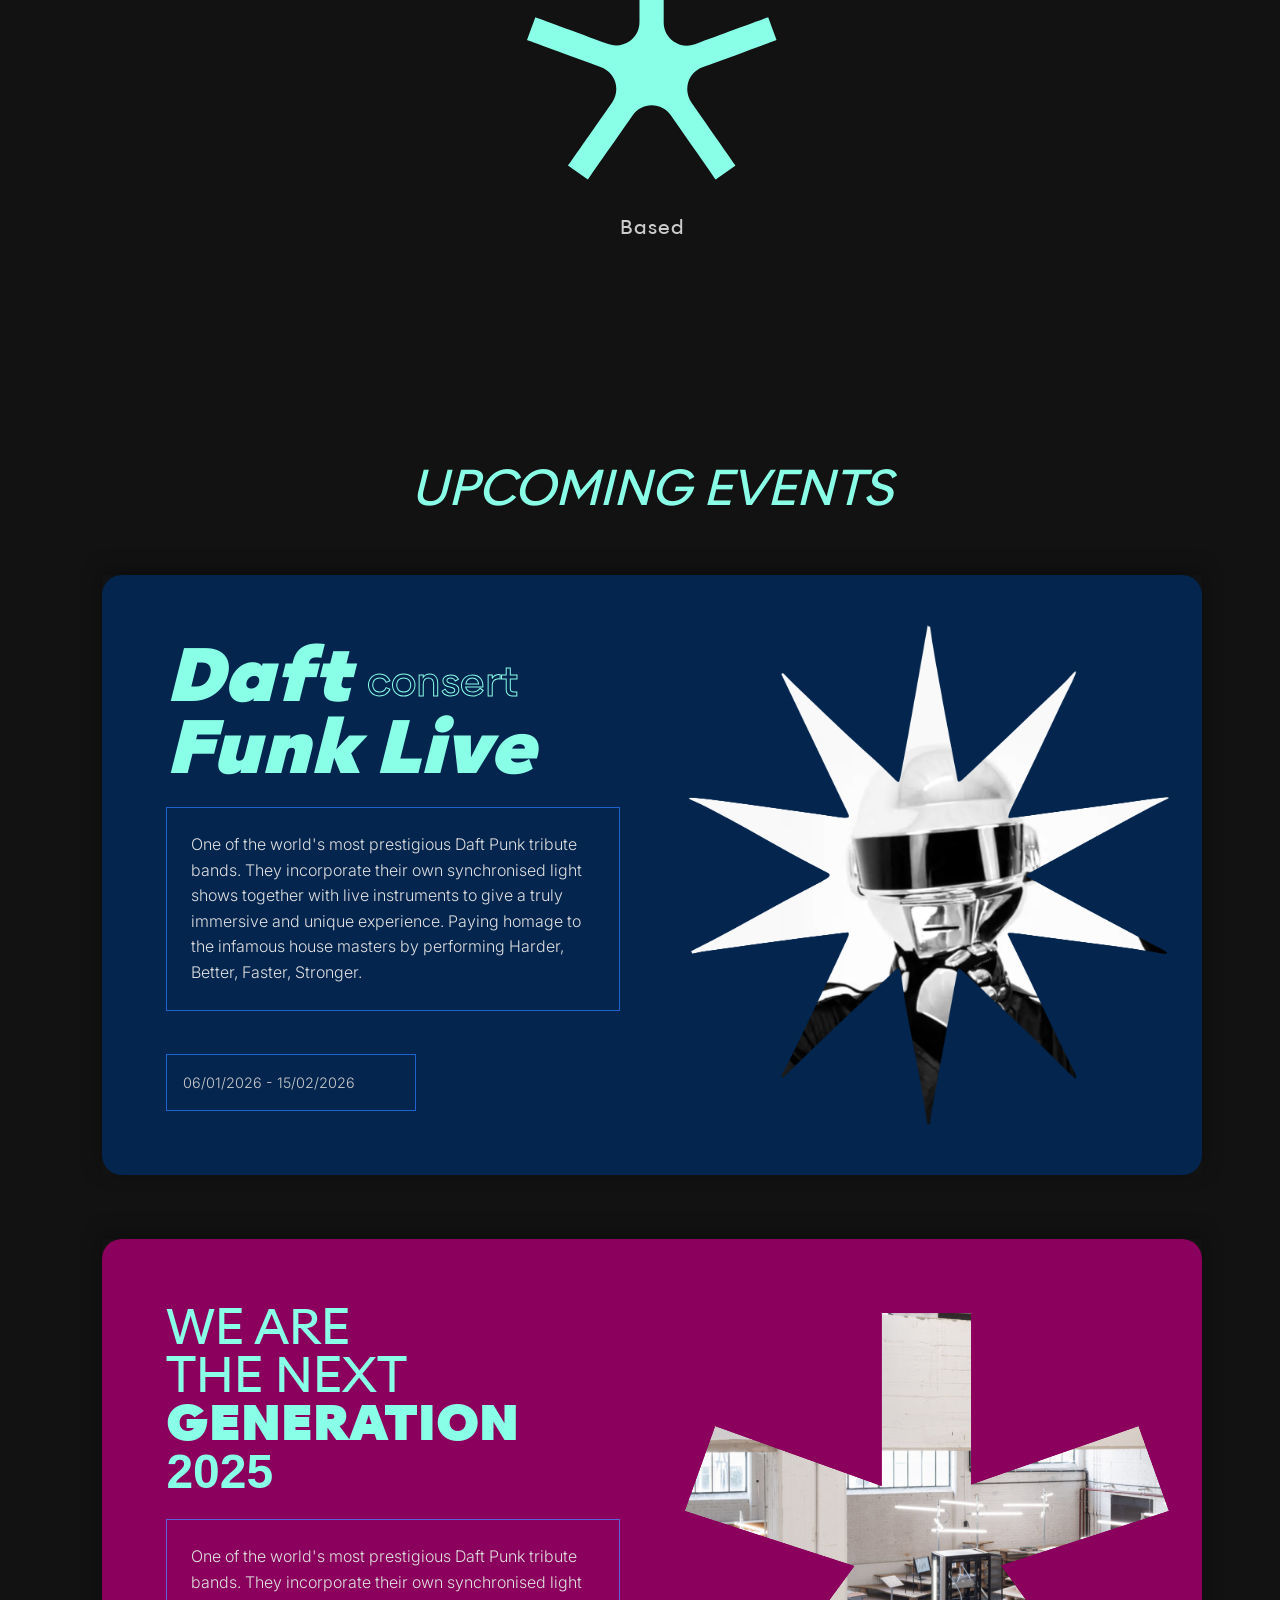
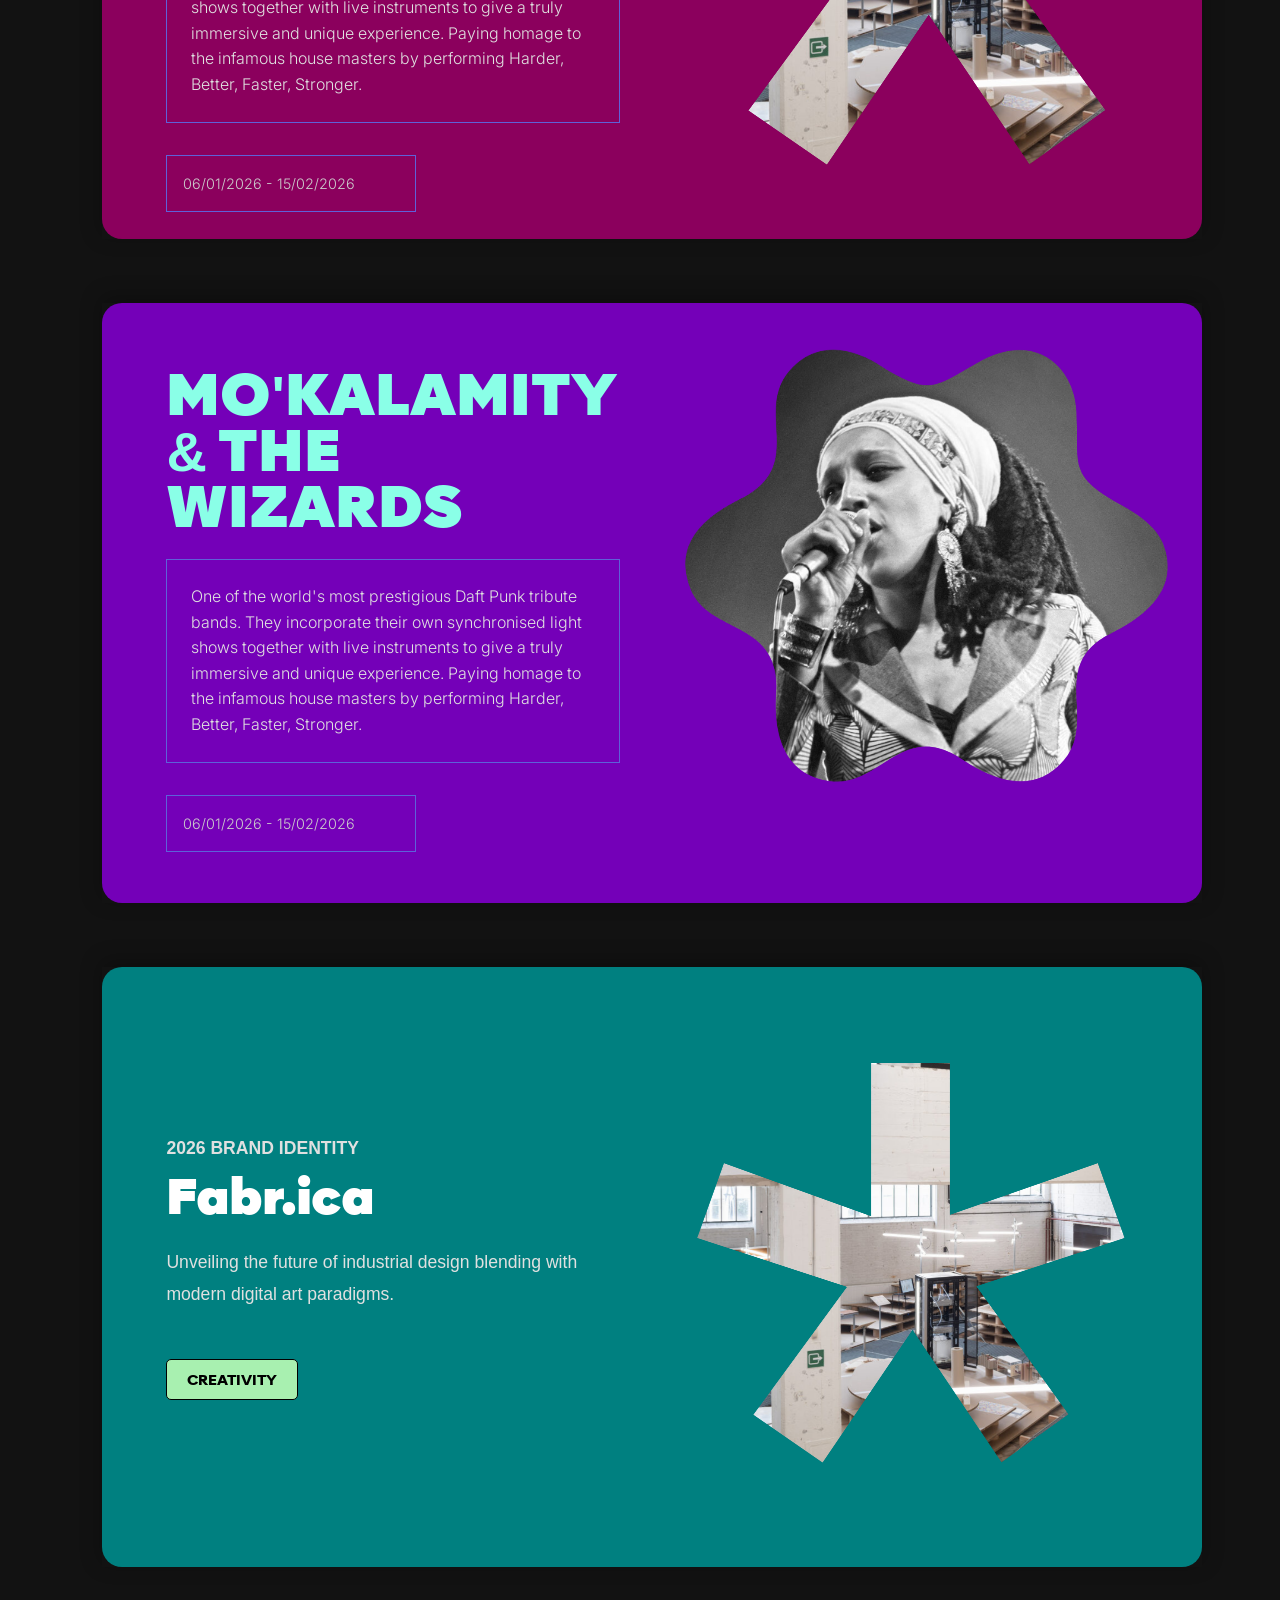
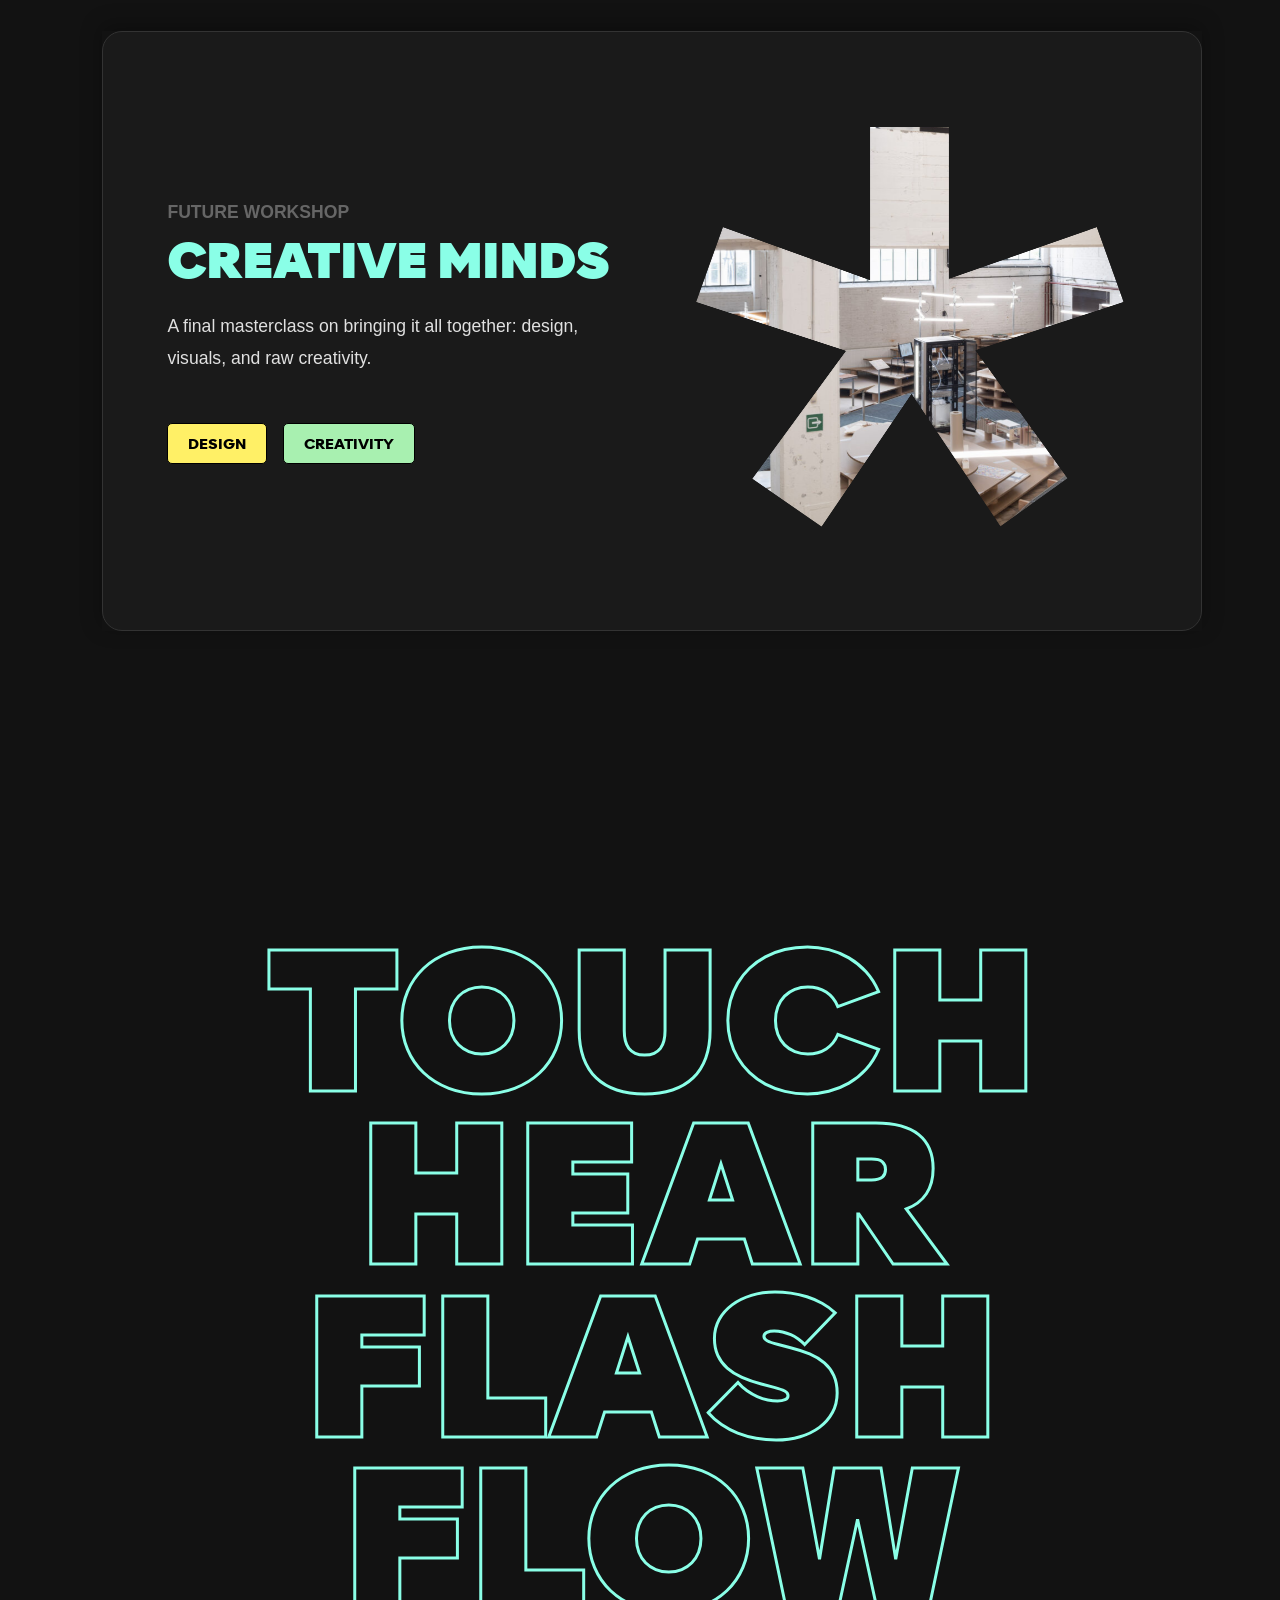
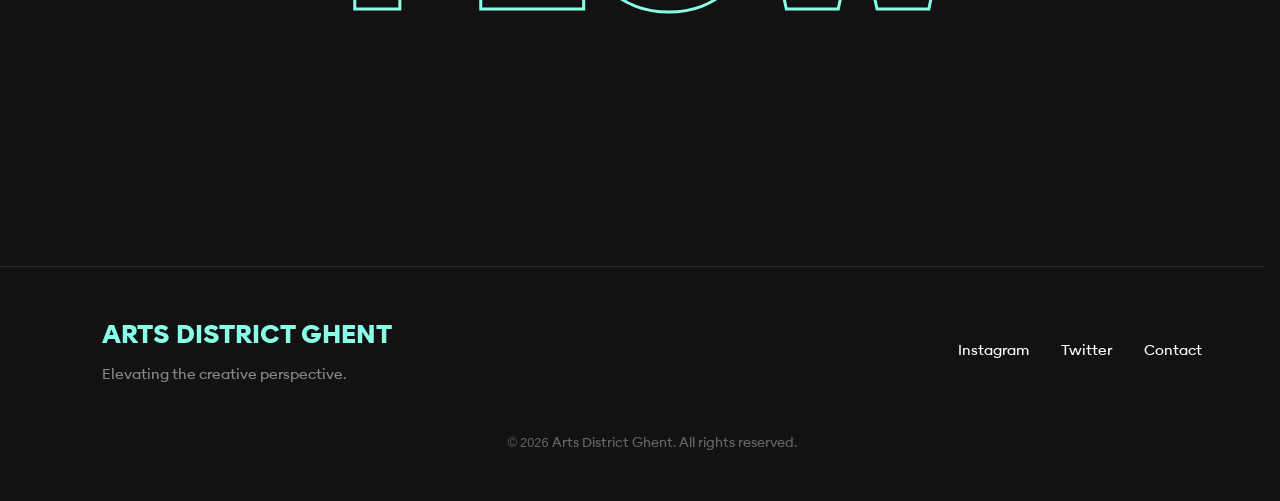
==== commit 363eb925: "Mobile responsive: hero word-per-line, sticky cards, fix horizontal overflow" ====
--- a/index.html
+++ b/index.html
@@ -283,8 +283,14 @@
                     word1El.style.transform = 'translateY(20px)';
                     word2El.style.transform = 'translateY(20px)';
                     
-                    const targetWidth = words[wordIndex].w2 === '' ? 0 : word2El.scrollWidth;
-                    document.getElementById('word2-container').style.width = targetWidth + 'px';
+                    const isMobile = window.innerWidth <= 768;
+                    if (!isMobile) {
+                        const targetWidth = words[wordIndex].w2 === '' ? 0 : word2El.scrollWidth;
+                        document.getElementById('word2-container').style.width = targetWidth + 'px';
+                    } else {
+                        // On mobile, width is handled by CSS (auto), just show/hide
+                        document.getElementById('word2-container').style.width = 'auto';
+                    }
                     
                     void word1El.offsetWidth;
                     
--- a/style.css
+++ b/style.css
@@ -446,94 +446,149 @@
 }
 
 /* ================================
+   PREVENT HORIZONTAL OVERFLOW SITE-WIDE
+================================ */
+html, body {
+  overflow-x: hidden;
+  max-width: 100%;
+}
+
+* { box-sizing: border-box; }
+
+/* ================================
    MOBILE RESPONSIVE — ≤768px
 ================================ */
 @media (max-width: 768px) {
 
-  /* Header */
+  /* ---- Global: no sideways scroll ---- */
+  html, body { overflow-x: hidden; }
+  section, header, footer, div { max-width: 100%; }
+
+  /* ---- Header ---- */
   header {
-    padding: 1.2rem 5%;
+    padding: 1rem 5%;
     flex-wrap: nowrap;
   }
-
-  .logo img { height: 40px; }
-
-  /* Hide desktop nav, show burger */
+  .logo img { height: 36px; }
   #main-nav { display: none !important; }
   .burger-btn { display: flex; }
 
-  /* Hero */
-  .hero { height: auto; min-height: 100dvh; }
+  /* ---- Hide vertical branding text ---- */
+  body > div[style*="writing-mode"] { display: none; }
+
+  /* ---- HERO ---- */
+  .hero {
+    height: 100dvh !important;
+    min-height: 0 !important;
+    overflow: hidden;
+    align-items: flex-end !important;
+    padding-bottom: 8vh;
+  }
 
   .hero-content {
-    padding: 0 5vw !important;
-  }
-
+    padding: 0 6vw !important;
+    width: 100% !important;
+  }
+
+  /* On mobile: each word on its own line, giant size */
   .hero-content h1 {
-    font-size: 14vw !important;
-    letter-spacing: -1px !important;
+    font-size: 22vw !important;
+    line-height: 0.9 !important;
+    letter-spacing: -2px !important;
     white-space: normal !important;
-  }
-
-  /* floating shapes — hide on mobile */
+    gap: 0 !important;
+    display: flex !important;
+    flex-direction: column !important;
+  }
+
+  /* "please" row */
+  .hero-content h1 > div:first-child {
+    flex-wrap: wrap;
+  }
+
+  /* "the art" row: stack word2 + "the art" as block */
+  .hero-content h1 > div:last-child {
+    flex-direction: column !important;
+    align-items: flex-start !important;
+  }
+
+  /* word2 container takes full width when present */
+  #word2-container {
+    width: auto !important;
+    overflow: visible !important;
+  }
+
   .hero-shapes { display: none; }
 
-  /* Vertical branding text — hide on mobile */
-  body > div[style*="writing-mode"] { display: none; }
-
-  /* Theme icons grid */
-  .theme-icon { width: 120px; height: 120px; }
-  .theme-title { font-size: 0.9rem; }
-
-  /* Sticky event cards — keep sticky but adapt layout */
+  /* ---- Theme icons ---- */
+  .theme-icon { width: 100px; height: 100px; }
+  .theme-title { font-size: 0.85rem; }
+
+  /* ---- STICKY EVENT CARDS ---- */
   .sticky-card {
     position: sticky !important;
-    top: 10px;
-    margin-bottom: 2rem;
+    top: 0 !important;
+    margin-bottom: 2px !important;
+    z-index: auto;
   }
 
   .event-row {
     flex-direction: column !important;
     height: auto !important;
-    gap: 1.5rem !important;
-    padding: 2rem !important;
-    min-height: 400px;
-  }
-
-  .event-info { max-width: 100% !important; }
-
+    min-height: 0 !important;
+    max-width: 100% !important;
+    padding: 2rem 1.5rem !important;
+    gap: 0 !important;
+    border-radius: 16px !important;
+    overflow: hidden;
+  }
+
+  .event-info {
+    max-width: 100% !important;
+    z-index: 2;
+    position: relative;
+  }
+
+  /* Image sits below text, clipped to a fixed height */
   .event-visual {
-    height: 220px;
+    width: 100% !important;
+    height: 200px !important;
+    position: relative !important;
     overflow: hidden;
-    position: relative !important;
+    margin-top: 1.5rem;
+    border-radius: 12px;
+    flex: none !important;
   }
 
   .event-visual img {
     position: absolute !important;
-    right: -1rem !important;
     top: 50% !important;
-    transform: translateY(-50%) !important;
-    max-height: 240px !important;
+    left: 50% !important;
+    right: auto !important;
+    transform: translate(-50%, -50%) !important;
+    height: 280px !important;
     width: auto !important;
-  }
-
-  /* Outline text section */
-  .outline-text { font-size: 18vw; }
-  .outline-text-section { padding: 4rem 5%; }
-
-  /* Page content inner pages */
-  .page-content { padding: 7rem 5% 3rem; }
+    max-height: none !important;
+  }
+
+  /* ---- Outline text ---- */
+  .outline-text { font-size: 20vw; }
+  .outline-text-section { padding: 3rem 5%; }
+
+  /* ---- Inner pages ---- */
+  .page-content { padding: 6rem 5% 3rem; }
   .page-content h1 { font-size: 2.5rem; }
 
-  /* Two-col flex layouts → single col */
   .page-content[style*="display: flex"],
   section[style*="display: flex"] {
     flex-direction: column !important;
-    gap: 3rem !important;
+    gap: 2.5rem !important;
     padding-top: 7rem !important;
-  }
-
-  /* Footer */
+    padding-left: 5% !important;
+    padding-right: 5% !important;
+  }
+
+  /* ---- Footer ---- */
   footer {
     flex-direction: column !important;
     text-align: center !important;
@@ -541,13 +596,9 @@
     gap: 1.5rem !important;
   }
 
-  footer div[style*="gap: 3rem"] {
-    gap: 1.5rem !important;
-  }
-
-  /* Participate/Contact headings */
+  /* ---- Participate/Contact headings ---- */
   h1[style*="flex-direction: column"] {
-    font-size: 3.5rem !important;
+    font-size: 3rem !important;
   }
 }
 
@@ -571,4 +622,3 @@
     font-size: 11vw !important;
   }
 }
-
